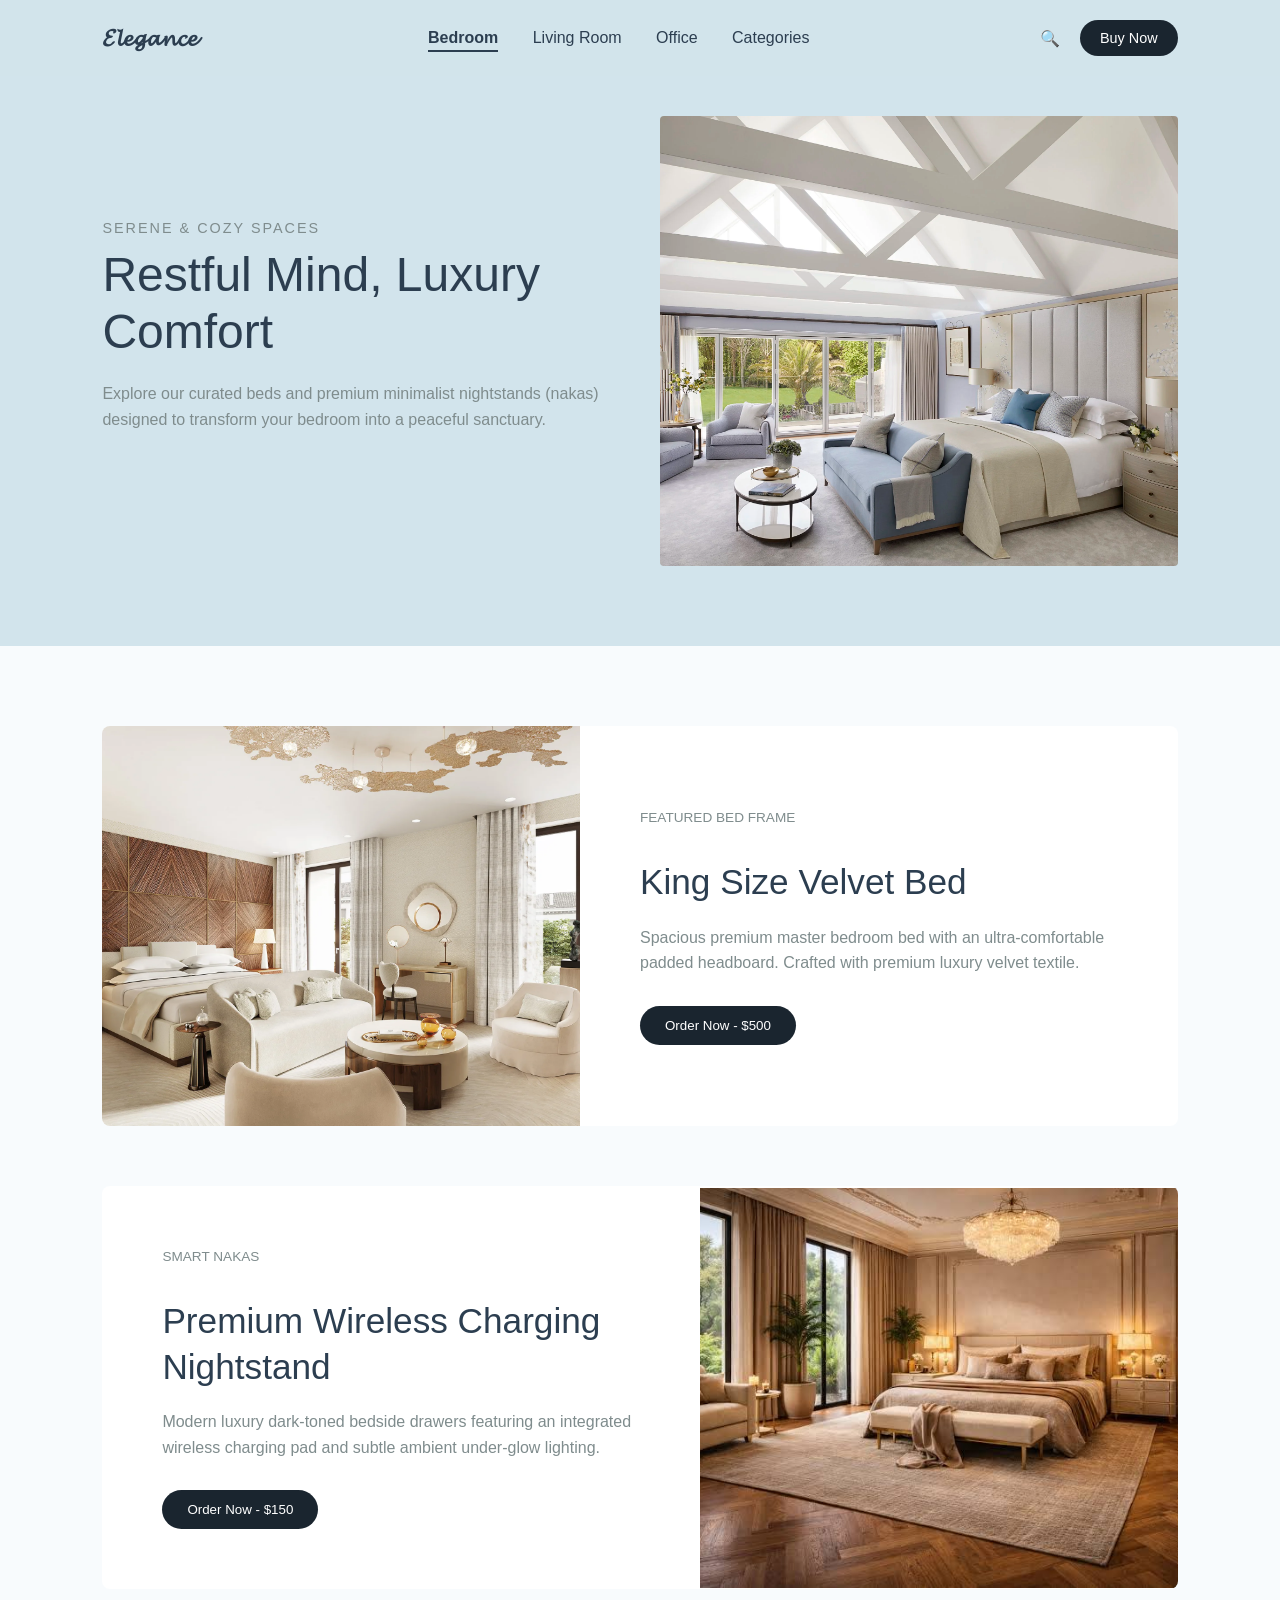
==== bedroom.html @ 4d20bc93 "Add files via upload" ====
<!DOCTYPE html>
<html lang="en">
<head>
    <meta charset="UTF-8">
    <meta name="viewport" content="width=device-width, initial-scale=1.0">
    <title>Bedroom Collection - Elegance</title>
    <link rel="stylesheet" href="style.css">
</head>
<body>

    <header>
        <div class="logo">𝓔𝓵𝓮𝓰𝓪𝓷𝓬𝓮</div>
        <nav>
            <a href="bedroom.html" class="active">Bedroom</a>
            <a href="living-room.html">Living Room</a>
            <a href="office.html">Office</a>
            <a href="categories.html">Categories</a>
        </nav>
        <div class="header-actions">
            <span class="search-icon">🔍</span>
            <button class="cta-nav">Buy Now</button>
        </div>
    </header>

    <section class="hero-section">
        <div class="hero-content">
            <p class="hero-subtitle">Serene & Cozy Spaces</p>
            <h1>Restful Mind, Luxury Comfort</h1>
            <p class="hero-desc">Explore our curated beds and premium minimalist nightstands (nakas) designed to transform your bedroom into a peaceful sanctuary.</p>
        </div>
        <div class="hero-image">
            <img src="bed1.png" alt="Luxury Master Bedroom Set">
        </div>
    </section>

    <main class="cards-container">
        <!-- PRODUCT 1: BED -->
        <div class="product-card">
            <div class="card-image">
                <img src="bed2.png" alt="King Size Premium Bed">
            </div>
            <div class="card-content">
                <p class="card-subtitle">Featured Bed Frame</p>
                <h2>King Size Velvet Bed</h2>
                <p>Spacious premium master bedroom bed with an ultra-comfortable padded headboard. Crafted with premium luxury velvet textile.</p>
                <div class="card-buttons">
                    <button class="dark-btn">Order Now - $500</button>
                </div>
            </div>
        </div>

        <!-- PRODUCT 2: NAKAS (NIGHTSTAND) -->
        <div class="product-card flex-reverse">
            <div class="card-image">
                <img src="bed3.png" alt="Smart Nightstand">
            </div>
            <div class="card-content">
                <p class="card-subtitle">Smart Nakas</p>
                <h2>Premium Wireless Charging Nightstand</h2>
                <p>Modern luxury dark-toned bedside drawers featuring an integrated wireless charging pad and subtle ambient under-glow lighting.</p>
                <div class="card-buttons">
                    <button class="dark-btn">Order Now - $150</button>
                </div>
            </div>
        </div>
    </main>
  
    <script src="https://cdn.botpress.cloud/webchat/v3.6/inject.js"></script>
<script src="https://files.bpcontent.cloud/2026/07/10/13/20260710130239-5PNMKL8D.js" defer></script>
    
</body>
</html>
---- style.css ----
/* RESET & FONTS */
* {
    margin: 0;
    padding: 0;
    box-sizing: border-box;
    font-family: 'Segoe UI', Tahoma, Geneva, Verdana, sans-serif;
}

:root {
    --bg-light-blue: #D2E4EC;
    --card-bg: #FFFFFF;
    --text-dark: #2C3E50;
    --text-muted: #7F8C8D;
    --btn-dark: #1A252F;
}

body {
    background-color: var(--bg-light-blue);
    color: var(--text-dark);
    overflow-x: hidden;
}

/* 1. HEADER CSS */
header {
    display: flex;
    justify-content: space-between;
    align-items: center;
    padding: 20px 8%;
    background-color: rgba(210, 228, 236, 0.9);
    position: sticky;
    top: 0;
    z-index: 100;
}

.logo {
    font-size: 1.5rem;
    font-weight: bold;
}

nav a {
    text-decoration: none;
    color: var(--text-dark);
    margin: 0 15px;
    font-weight: 500;
    transition: opacity 0.3s;
}

nav a:hover {
    opacity: 0.7;
}

.header-actions {
    display: flex;
    align-items: center;
    gap: 20px;
}

.cta-nav {
    background-color: var(--btn-dark);
    color: white;
    border: none;
    padding: 10px 20px;
    border-radius: 20px;
    cursor: pointer;
    font-size: 0.9rem;
}

/* 2. HERO SECTION CSS */
.hero-section {
    display: flex;
    align-items: center;
    justify-content: space-between;
    padding: 40px 8% 80px 8%;
    gap: 40px;
}

.hero-content {
    flex: 1;
    max-width: 550px;
}

.hero-subtitle {
    font-size: 0.9rem;
    text-transform: uppercase;
    letter-spacing: 2px;
    color: var(--text-muted);
    margin-bottom: 10px;
}

.hero-content h1 {
    font-size: 3rem;
    font-weight: 400;
    line-height: 1.2;
    margin-bottom: 20px;
}

.hero-desc {
    color: var(--text-muted);
    line-height: 1.6;
    margin-bottom: 30px;
}

.hero-btn {
    background-color: var(--btn-dark);
    color: white;
    border: none;
    padding: 12px 30px;
    border-radius: 20px;
    cursor: pointer;
    font-size: 0.95rem;
}

.hero-image {
    flex: 1;
    height: 450px;
    background-color: #E2EFF5; /* ፎቶው እስኪገባ ፕሌስሆልደር */
    border-radius: 4px;
    overflow: hidden;
}

.hero-image img {
    width: 100%;
    height: 100%;
    object-fit: cover;
}

/* 3. PRODUCT CARDS CSS */
.cards-container {
    background-color: #F8FBFD;
    padding: 80px 8%;
    display: flex;
    flex-direction: column;
    gap: 60px;
}

.product-card {
    background-color: var(--card-bg);
    display: flex;
    align-items: center;
    border-radius: 8px;
    overflow: hidden;
}

.flex-reverse {
    flex-direction: row-reverse;
}

.card-content {
    flex: 1;
    padding: 60px;
}

.card-subtitle {
    font-size: 0.85rem;
    color: var(--text-muted);
    text-transform: uppercase;
    margin-bottom: 10px;
}

.card-content h2 {
    font-size: 2.2rem;
    font-weight: 400;
    line-height: 1.3;
    margin-bottom: 20px;
}

.card-content p {
    color: var(--text-muted);
    line-height: 1.6;
    margin-bottom: 30px;
}

.card-buttons {
    display: flex;
    align-items: center;
    gap: 20px;
}

.dark-btn {
    background-color: var(--btn-dark);
    color: white;
    border: none;
    padding: 12px 25px;
    border-radius: 20px;
    cursor: pointer;
}

.link-btn {
    color: var(--text-dark);
    text-decoration: underline;
    font-weight: 500;
}

.card-image {
    flex: 1;
    height: 400px;
    background-color: #ECEFF1;
}

.card-image img {
    width: 100%;
    height: 100%;
    object-fit: cover;
}

/* 4. CTA BANNER CSS */
.cta-banner {
    padding: 100px 8%;
    display: flex;
    justify-content: center;
    text-align: center;
}

.cta-inner {
    max-width: 800px;
}

.cta-inner h2 {
    font-size: 2.4rem;
    font-weight: 400;
    line-height: 1.4;
    margin-bottom: 35px;
}

.light-btn {
    background-color: white;
    color: var(--text-dark);
    border: none;
    padding: 14px 35px;
    border-radius: 25px;
    cursor: pointer;
    font-weight: 500;
    box-shadow: 0 4px 10px rgba(0,0,0,0.05);
}

/* 5. FOOTER CSS */
footer {
    background-color: #FFFFFF;
    padding: 60px 8% 20px 8%;
}

.footer-grid {
    display: grid;
    grid-template-columns: 1.5fr 1fr 1.5fr 1fr;
    gap: 40px;
    padding-bottom: 40px;
    border-bottom: 1px solid #E0E0E0;
}

.footer-brand h3 {
    font-size: 1.4rem;
    font-weight: 500;
}

.footer-links h4, .footer-info h4, .footer-subscribe h4 {
    font-size: 1rem;
    margin-bottom: 15px;
    color: var(--text-dark);
}

.footer-links a {
    display: block;
    text-decoration: none;
    color: var(--text-muted);
    margin-bottom: 10px;
}

.footer-info p {
    color: var(--text-muted);
    line-height: 1.5;
}

.footer-btn {
    background-color: var(--btn-dark);
    color: white;
    border: none;
    padding: 10px 20px;
    border-radius: 20px;
    cursor: pointer;
    width: 100%;
}

.footer-bottom {
    text-align: center;
    padding-top: 20px;
    color: var(--text-muted);
    font-size: 0.85rem;
}

/* RESPONSIVE DESIGN */
@media (max-width: 968px) {
    .hero-section, .product-card, .flex-reverse {
        flex-direction: column;
        text-align: center;
    }
    .card-buttons {
        justify-content: center;
    }
    .footer-grid {
        grid-template-columns: 1fr 1fr;
    }
    .hero-image, .card-image {
        width: 100%;
        height: 300px;
    }
}

nav a.active {
    font-weight: bold;
    border-bottom: 2px solid var(--text-dark);
    padding-bottom: 4px;
}
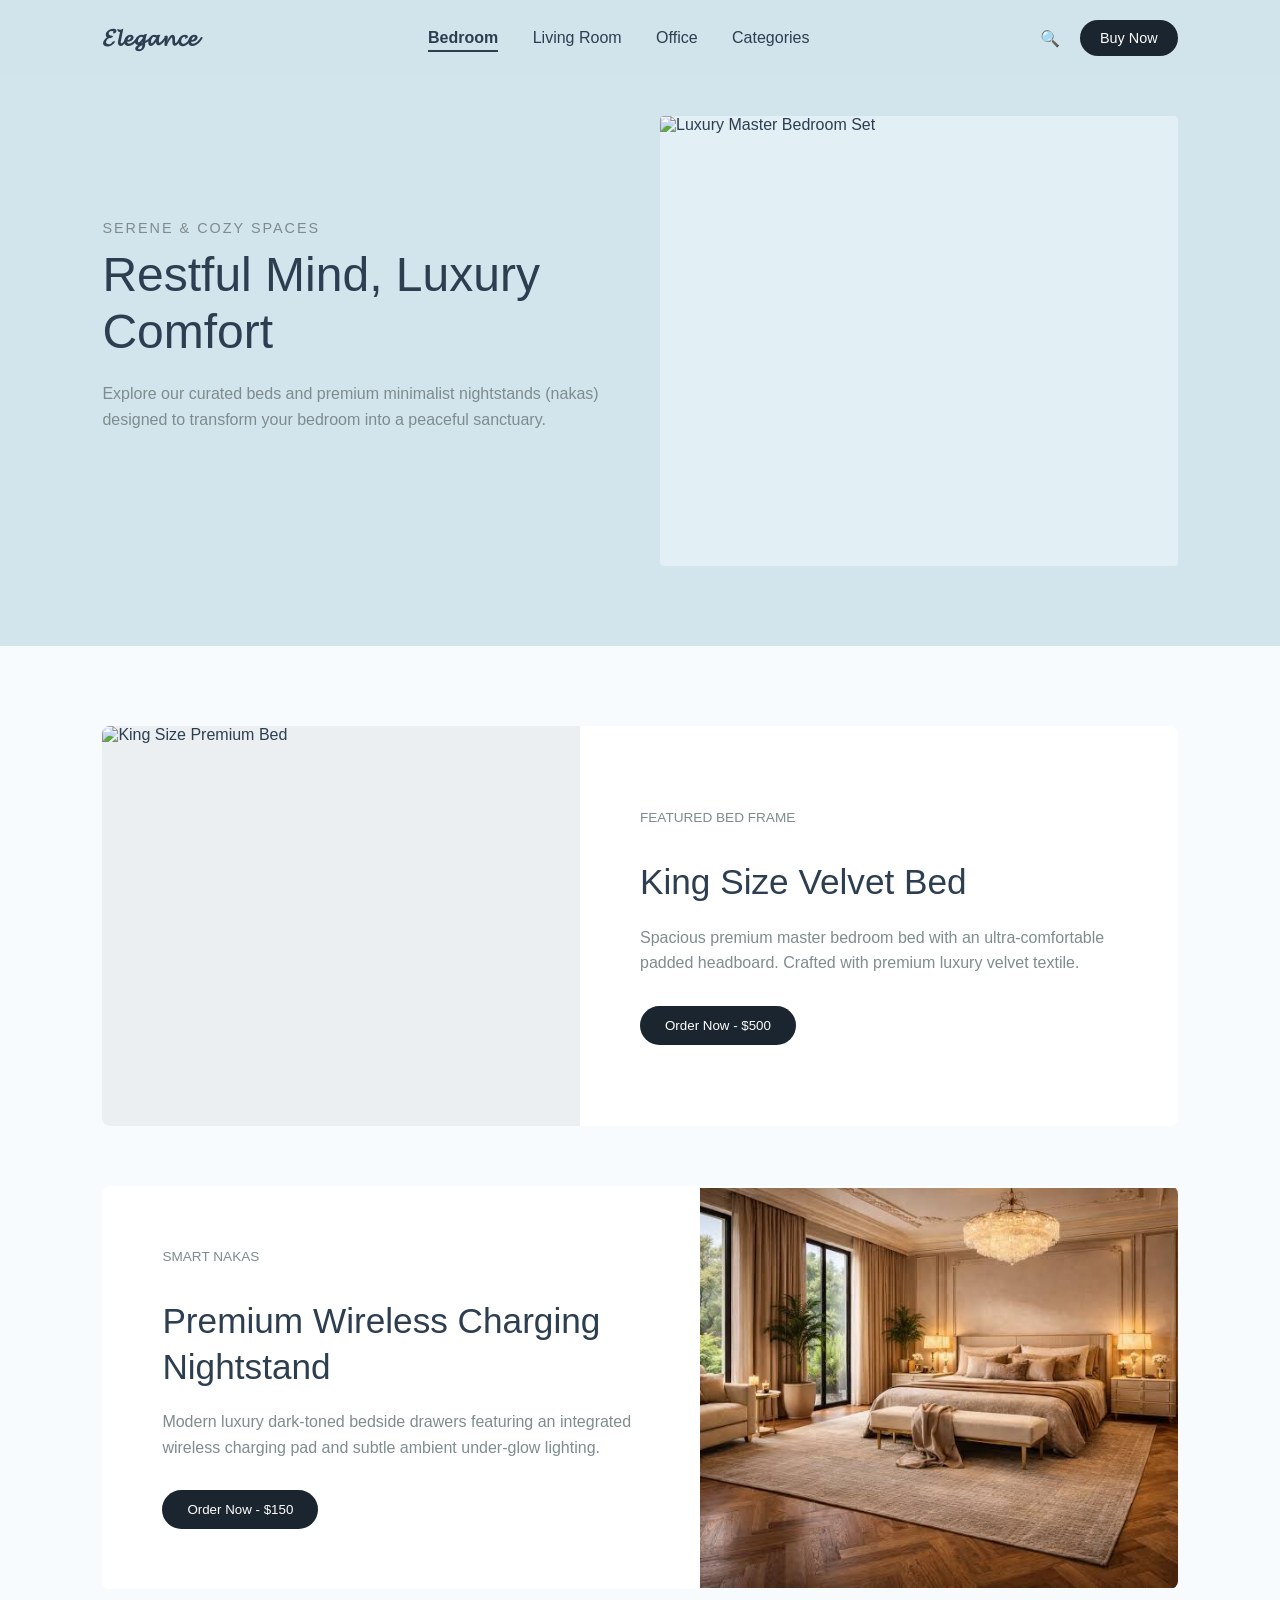
==== commit 9ff4601f: "Update bedroom.html" ====
--- a/bedroom.html
+++ b/bedroom.html
@@ -29,7 +29,7 @@
             <p class="hero-desc">Explore our curated beds and premium minimalist nightstands (nakas) designed to transform your bedroom into a peaceful sanctuary.</p>
         </div>
         <div class="hero-image">
-            <img src="bed1.png" alt="Luxury Master Bedroom Set">
+            <img src="bed1.jpg" alt="Luxury Master Bedroom Set">
         </div>
     </section>
 
@@ -37,7 +37,7 @@
         <!-- PRODUCT 1: BED -->
         <div class="product-card">
             <div class="card-image">
-                <img src="bed2.png" alt="King Size Premium Bed">
+                <img src="bed2.jpg" alt="King Size Premium Bed">
             </div>
             <div class="card-content">
                 <p class="card-subtitle">Featured Bed Frame</p>
@@ -52,7 +52,7 @@
         <!-- PRODUCT 2: NAKAS (NIGHTSTAND) -->
         <div class="product-card flex-reverse">
             <div class="card-image">
-                <img src="bed3.png" alt="Smart Nightstand">
+               <img src="bed3.png" alt="Smart Nightstand">
             </div>
             <div class="card-content">
                 <p class="card-subtitle">Smart Nakas</p>
@@ -69,4 +69,4 @@
 <script src="https://files.bpcontent.cloud/2026/07/10/13/20260710130239-5PNMKL8D.js" defer></script>
     
 </body>
-</html>+</html>
